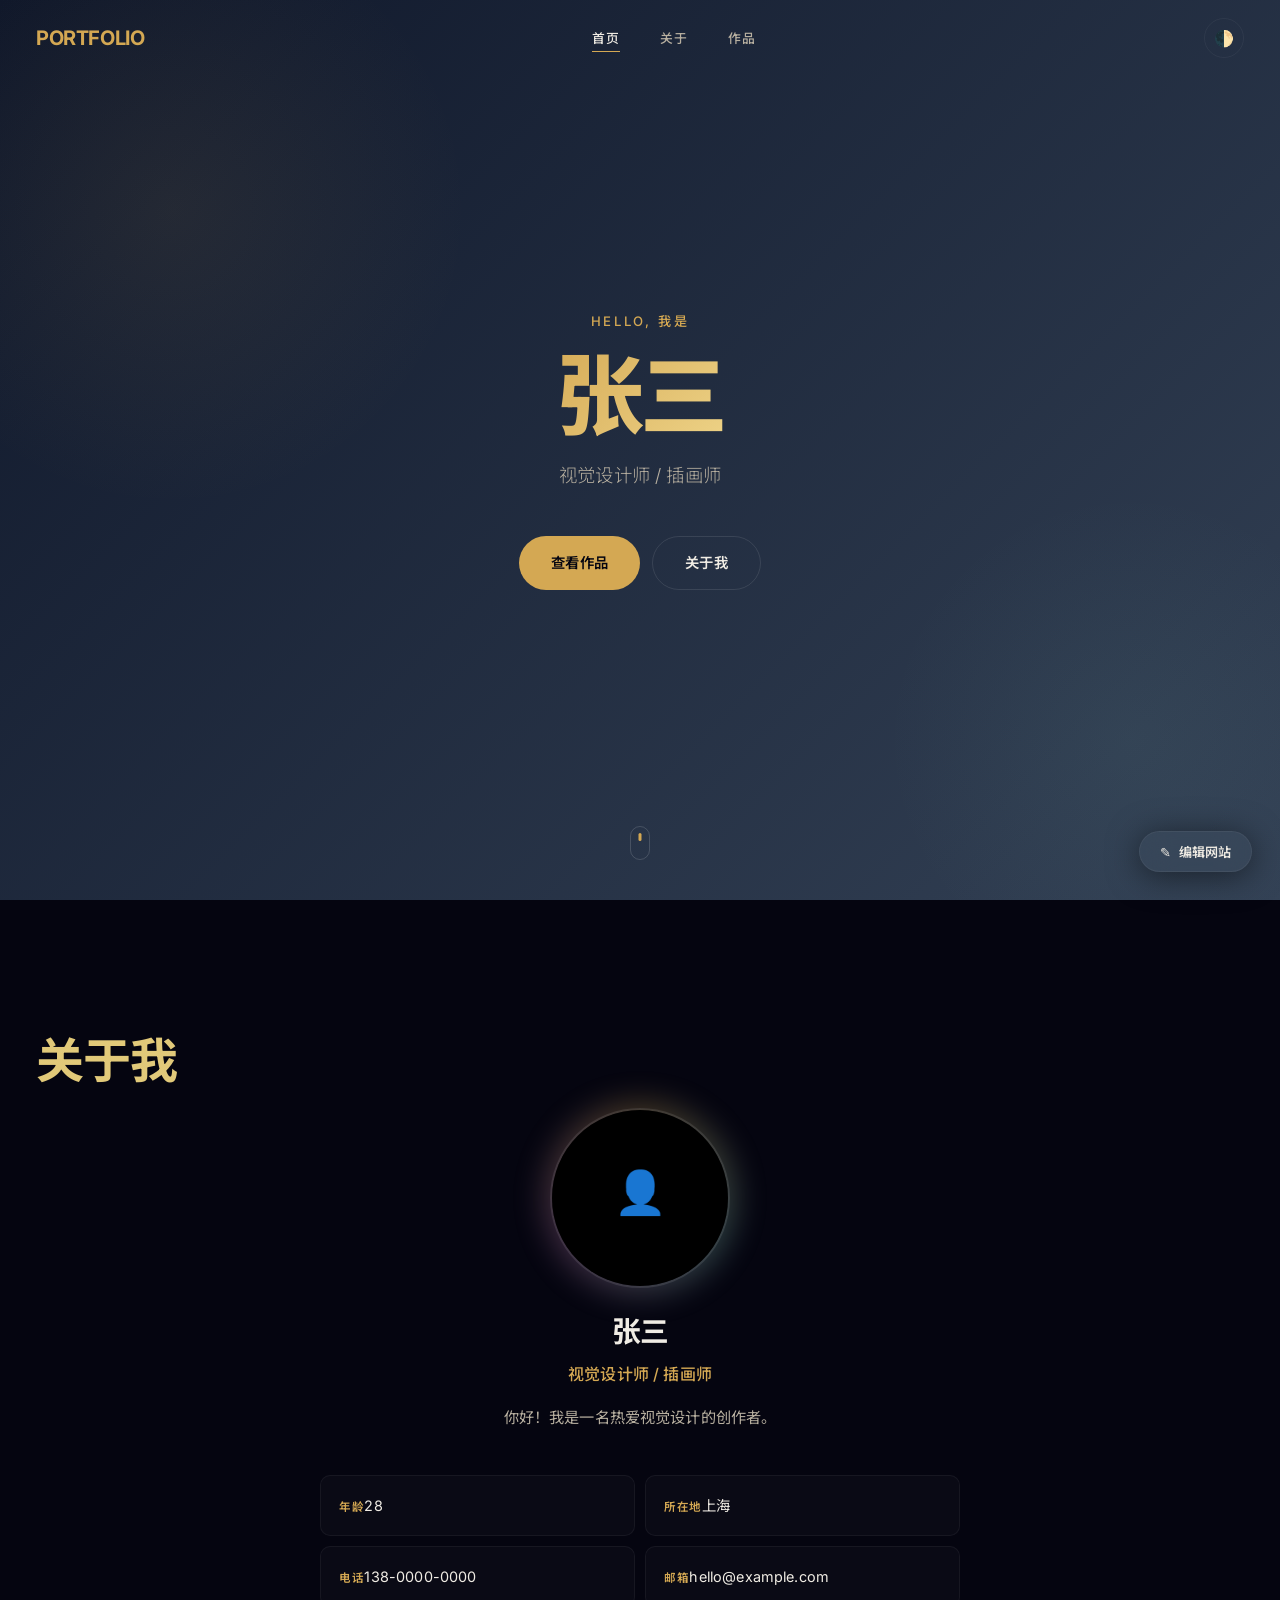
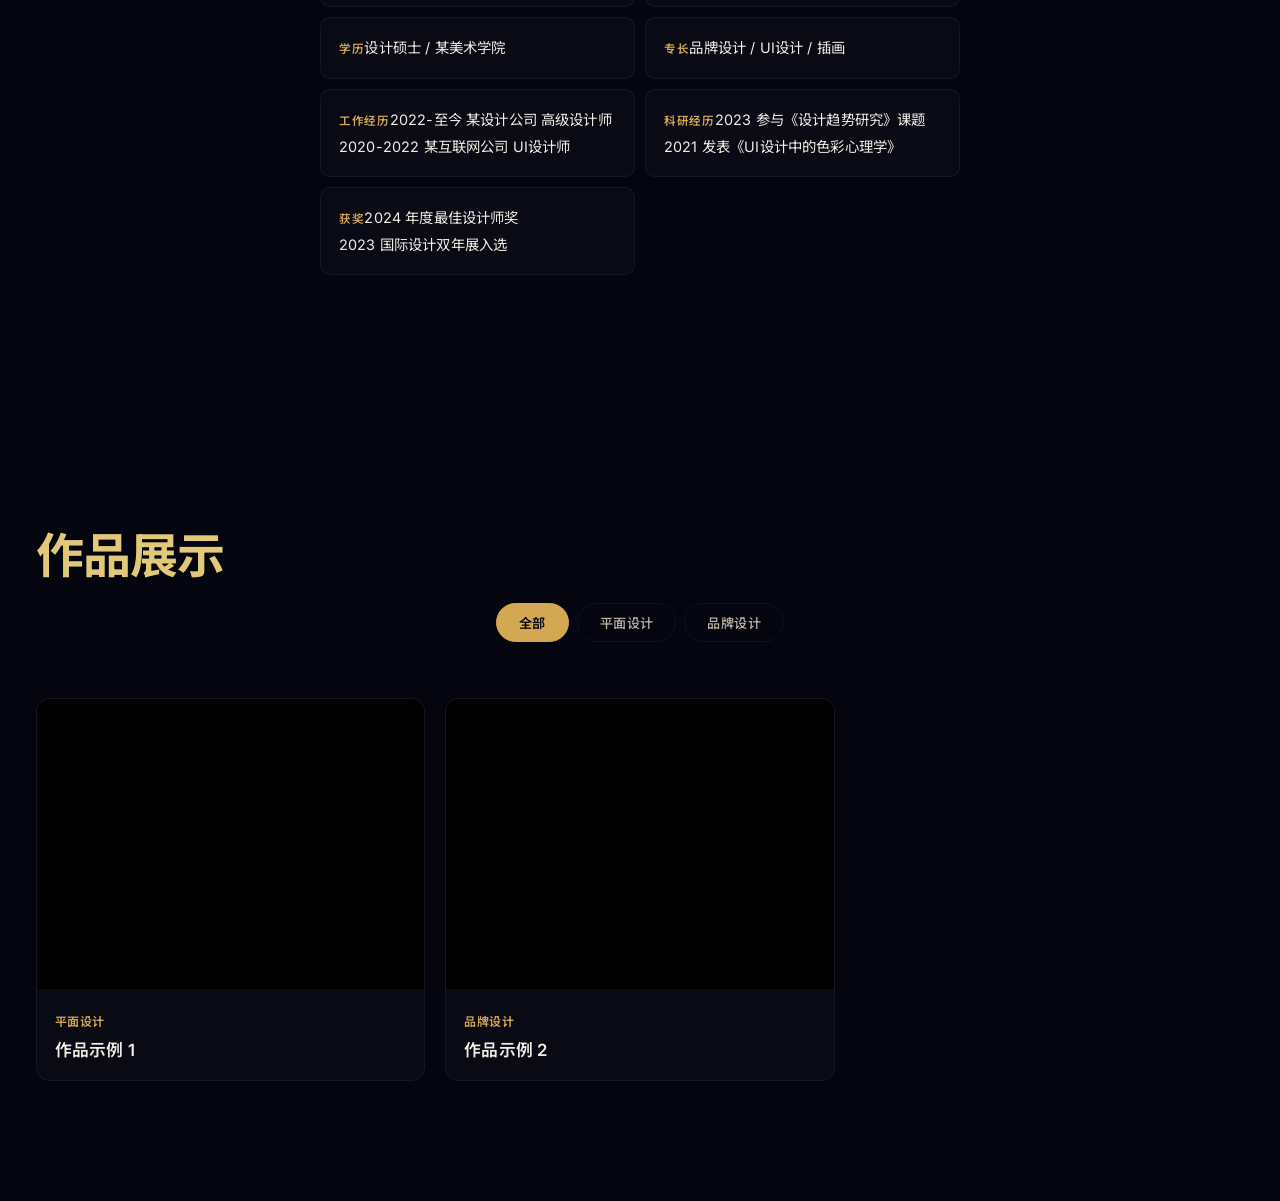
==== index.html @ 04fd8c8f "Portfolio site" ====
<!DOCTYPE html>
<html lang="zh-CN" data-theme="dark">
<head>
  <meta charset="UTF-8">
  <meta name="viewport" content="width=device-width, initial-scale=1.0">
  <title>作品集</title>
  <link rel="stylesheet" href="css/style.css">
</head>
<body>

  <!-- 导航栏 -->
  <nav class="navbar" id="navbar">
    <div class="nav-container">
      <a href="#home" class="nav-logo" id="navLogo">PORTFOLIO</a>
      <ul class="nav-links" id="navLinks">
        <li><a href="#home" class="active">首页</a></li>
        <li><a href="#about">关于</a></li>
        <li><a href="#works">作品</a></li>
      </ul>
      <button class="theme-btn" id="themeBtn" title="切换深色/浅色模式">🌓</button>
      <button class="nav-toggle" id="navToggle"><span></span><span></span><span></span></button>
    </div>
  </nav>

  <!-- 首页 -->
  <section class="hero" id="home">
    <div class="hero-bg">
      <div class="hero-bg-shape"></div>
      <div class="hero-bg-shape"></div>
      <div class="hero-bg-shape"></div>
    </div>
    <div class="hero-content">
      <p class="hero-greet" id="heroGreet">Hello, 我是</p>
      <h1 class="hero-name" id="heroName">张三</h1>
      <p class="hero-tagline" id="heroTagline">视觉设计师 / 插画师</p>
      <div class="hero-btns">
        <a href="#works" class="btn btn-a">查看作品</a>
        <a href="#about" class="btn btn-b">关于我</a>
      </div>
    </div>
    <div class="hero-scroll"><span></span></div>
  </section>

  <!-- 关于我 -->
  <section class="section" id="about">
    <div class="container">
      <h2 class="section-title" data-reveal>关于我</h2>
      <div class="about-grid" data-reveal>
        <div class="about-avatar-wrap"><img class="about-avatar" id="aboutAvatar" src="" alt="头像"></div>
        <div class="about-text">
          <h3 id="aboutName">张三</h3>
          <p class="tagline" id="aboutTagline">视觉设计师 / 插画师</p>
          <div class="bio" id="aboutBio"></div>
        </div>
        <div class="about-philosophy" id="aboutPhilosophy"></div>
      </div>
    </div>
  </section>

  <!-- 作品展示 -->
  <section class="section" id="works">
    <div class="container">
      <h2 class="section-title" data-reveal>作品展示</h2>
      <div class="filter-bar" id="filterBar" data-reveal></div>
      <div class="works-grid" id="worksGrid"></div>
    </div>
  </section>

  <!-- 作品详情弹窗 -->
  <div class="modal-overlay" id="modalOverlay">
    <div class="modal" id="modal"></div>
  </div>

  <!-- Toast -->
  <div class="toast-container" id="toastContainer"></div>

  <canvas id="particles"></canvas>
  <script src="js/app.js"></script>
  <script>
    // ===== 粒子动效（增强版） =====
    const pCanvas = document.getElementById('particles'), pCtx = pCanvas.getContext('2d');
    let pArr = [], pMouse = { x: -2000, y: -2000 }, pFinger = null;
    function pResize() { pCanvas.width = window.innerWidth; pCanvas.height = window.innerHeight; }
    pResize(); window.addEventListener('resize', pResize);
    const PARTICLE_COUNT = 120;
    const colors = ['#d4a853','#f0d78c','#8bcfc0','#c47eb6','#e8a87c','#7eb8da'];
    for (let i = 0; i < PARTICLE_COUNT; i++) pArr.push({ x: Math.random()*pCanvas.width, y: Math.random()*pCanvas.height, vx: (Math.random()-.5)*.4, vy: (Math.random()-.5)*.4, r: Math.random()*2+.4, o: Math.random()*.5+.15, c: colors[Math.floor(Math.random()*colors.length)] });
    document.addEventListener('mousemove', e => { pMouse.x = e.clientX; pMouse.y = e.clientY; });
    document.addEventListener('touchmove', e => { if (e.touches.length) { pFinger = { x: e.touches[0].clientX, y: e.touches[0].clientY }; pMouse.x = e.touches[0].clientX; pMouse.y = e.touches[0].clientY; } }, {passive:true});
    document.addEventListener('touchend', () => { pFinger = null; });
    function pDraw() {
      pCtx.clearRect(0, 0, pCanvas.width, pCanvas.height);
      const target = pFinger || pMouse;
      pArr.forEach(p => {
        p.x += p.vx; p.y += p.vy;
        if (p.x < 0) p.x = pCanvas.width; if (p.x > pCanvas.width) p.x = 0;
        if (p.y < 0) p.y = pCanvas.height; if (p.y > pCanvas.height) p.y = 0;
        // 绘制粒子（带发光）
        const glow = pCtx.createRadialGradient(p.x,p.y,0,p.x,p.y,p.r*4);
        glow.addColorStop(0, p.c.replace(')',',.6)').replace('rgb','rgba'));
        glow.addColorStop(1, 'transparent');
        pCtx.beginPath(); pCtx.arc(p.x, p.y, p.r*4, 0, Math.PI*2);
        pCtx.fillStyle = glow; pCtx.fill();
        pCtx.beginPath(); pCtx.arc(p.x, p.y, p.r, 0, Math.PI*2);
        pCtx.fillStyle = p.c; pCtx.fill();
        // 连线（更密更亮）
        pArr.forEach(q => {
          const d = Math.hypot(p.x-q.x, p.y-q.y);
          if (d < 160) { pCtx.beginPath(); pCtx.moveTo(p.x,p.y); pCtx.lineTo(q.x,q.y); pCtx.strokeStyle = `rgba(255,255,255,${.04*(1-d/160)})`; pCtx.lineWidth = .5; pCtx.stroke(); }
        });
        // 鼠标/手指强烈吸引
        const md = Math.hypot(p.x-target.x, p.y-target.y);
        if (md < 250) { const force = (1-md/250)*.008; p.vx += (target.x-p.x)*force; p.vy += (target.y-p.y)*force; p.vx *= .99; p.vy *= .99; }
        // 限速
        const speed = Math.hypot(p.vx, p.vy);
        if (speed > 2) { p.vx *= 2/speed; p.vy *= 2/speed; }
      });
      requestAnimationFrame(pDraw);
    }
    pDraw();
  </script>
</body>
</html>
---- css/style.css ----
/* ============================================================
   PORTFOLIO — Premium Design System
   ============================================================ */
@import url('https://fonts.googleapis.com/css2?family=Inter:wght@300;400;500;600;700;800&family=Noto+Sans+SC:wght@300;400;500;700&display=swap');

:root {
  --bg: #050510;
  --bg2: #0a0a1a;
  --surface: rgba(255,255,255,.025);
  --surface2: rgba(255,255,255,.05);
  --text: #f0ece4;
  --text2: #b8b0a0;
  --text3: #706858;
  --accent: #d4a853;
  --accent2: #8bcfc0;
  --accent3: #c47eb6;
  --border: rgba(255,255,255,.05);
  --border2: rgba(255,255,255,.1);
  --radius: 14px;
  --radius-sm: 10px;
  --nav-h: 76px;
  --max-w: 1280px;
  --font: 'Inter', 'Noto Sans SC', system-ui, sans-serif;
  --shadow: 0 2px 16px rgba(0,0,0,.3);
  --shadow-lg: 0 4px 32px rgba(0,0,0,.5);
}

*, *::before, *::after { box-sizing: border-box; margin: 0; padding: 0; }
html { scroll-behavior: smooth; }
body { font-family: var(--font); font-size: 16px; line-height: 1.7; color: var(--text); background: var(--bg); overflow-x: hidden; -webkit-font-smoothing: antialiased; letter-spacing: .01em; }
a { color: inherit; text-decoration: none; }
img { max-width: 100%; display: block; }

.container { width: 100%; max-width: var(--max-w); margin: 0 auto; padding: 0 36px; }
@media (max-width: 767px) { .container { padding: 0 20px; } }
.section, .hero, .navbar, .footer { position: relative; z-index: 2; }
.section { padding: 120px 0; }
@media (max-width: 767px) { .section { padding: 72px 0; } }
.section-title { font-size: clamp(2rem, 4.5vw, 3rem); font-weight: 700; letter-spacing: -.02em; margin-bottom: 6px; background: linear-gradient(135deg, #e0c878, #f0d78c, #8bcfc0); background-size: 300% 300%; -webkit-background-clip: text; -webkit-text-fill-color: transparent; background-clip: text; animation: gradientShift 8s ease infinite; }
.section-subtitle { font-size: 1rem; color: var(--text2); font-weight: 400; }

/* ===== Particle Canvas ===== */
#particles { position: fixed; inset: 0; z-index: 1; pointer-events: none; opacity: .15; }

/* ===== Nav ===== */
.navbar { position: fixed; top: 0; left: 0; right: 0; z-index: 100; height: var(--nav-h); display: flex; align-items: center; transition: all .5s cubic-bezier(.4,0,.2,1); }
.navbar.scrolled { background: rgba(5,5,16,.88); backdrop-filter: blur(24px); -webkit-backdrop-filter: blur(24px); border-bottom: 1px solid var(--border); }
.nav-container { width: 100%; max-width: var(--max-w); margin: 0 auto; padding: 0 36px; display: flex; align-items: center; justify-content: space-between; }
.nav-logo { font-size: 1.25rem; font-weight: 700; letter-spacing: -.02em; color: var(--accent); }
.nav-links { display: flex; list-style: none; gap: 40px; align-items: center; }
.nav-links a { font-size: .8rem; font-weight: 500; color: var(--text2); letter-spacing: .08em; text-transform: uppercase; position: relative; padding: 6px 0; transition: color .3s; }
.nav-links a::after { content: ''; position: absolute; bottom: 0; left: 0; width: 0; height: 1px; background: var(--accent); transition: width .4s cubic-bezier(.4,0,.2,1); }
.nav-links a:hover, .nav-links a.active { color: var(--text); }
.nav-links a:hover::after, .nav-links a.active::after { width: 100%; }

.theme-btn { width: 40px; height: 40px; border: 1px solid var(--border); border-radius: 50%; background: transparent; cursor: pointer; font-size: 1rem; display: flex; align-items: center; justify-content: center; transition: all .3s; }
.theme-btn:hover { border-color: var(--accent); background: rgba(212,168,83,.06); }

.nav-toggle { display: none; flex-direction: column; gap: 5px; background: none; border: none; cursor: pointer; z-index: 101; }
.nav-toggle span { width: 22px; height: 1.5px; background: var(--text); transition: .3s; }
.nav-toggle.open span:nth-child(1) { transform: rotate(45deg) translate(5px,5px); }
.nav-toggle.open span:nth-child(2) { opacity: 0; }
.nav-toggle.open span:nth-child(3) { transform: rotate(-45deg) translate(5px,-5px); }

@media (max-width: 767px) {
  .nav-links { position: fixed; inset: 0; background: rgba(5,5,16,.98); backdrop-filter: blur(30px); flex-direction: column; justify-content: center; gap: 32px; opacity: 0; pointer-events: none; transition: opacity .4s; }
  .nav-links.open { opacity: 1; pointer-events: auto; }
  .nav-links a { font-size: 1.2rem; }
  .nav-toggle { display: flex; }
}

/* ===== Hero ===== */
.hero { min-height: 100vh; display: flex; align-items: center; justify-content: center; position: relative; overflow: hidden; }
.hero::before { content: ''; position: absolute; width: 600px; height: 600px; border-radius: 50%; background: radial-gradient(circle, rgba(212,168,83,.08) 0%, transparent 70%); top: -10%; left: -10%; animation: orbFloat 15s ease-in-out infinite; }
.hero::after { content: ''; position: absolute; width: 500px; height: 500px; border-radius: 50%; background: radial-gradient(circle, rgba(139,207,192,.06) 0%, transparent 70%); bottom: -10%; right: -8%; animation: orbFloat 18s ease-in-out infinite reverse; }
@keyframes orbFloat { 0%,100% { transform: translate(0,0); } 33% { transform: translate(40px,-30px); } 66% { transform: translate(-20px,20px); } }
.hero-bg { position: absolute; inset: 0; }
.hero-bg-shape { display: none; }
.hero-content { position: relative; z-index: 2; text-align: center; max-width: 750px; padding: 32px; }
.hero-greet { font-size: .82rem; font-weight: 500; letter-spacing: .2em; text-transform: uppercase; color: var(--accent); margin-bottom: 20px; animation: fadeUp .8s ease both; }
.hero-name { font-size: clamp(3rem, 8vw, 5.5rem); font-weight: 800; letter-spacing: -.04em; line-height: 1; margin-bottom: 20px; animation: fadeUp .8s .1s ease both; background: linear-gradient(135deg, #d4a853, #f0d78c, #8bcfc0, #c47eb6, #d4a853); background-size: 400% 400%; -webkit-background-clip: text; -webkit-text-fill-color: transparent; background-clip: text; animation: fadeUp .8s .1s ease both, gradientShift 6s ease infinite; }
@keyframes gradientShift { 0%,100% { background-position: 0% 50%; } 50% { background-position: 100% 50%; } }
.hero-tagline { font-size: 1.15rem; color: var(--text2); font-weight: 300; max-width: 460px; margin: 0 auto 44px; animation: fadeUp .8s .2s ease both; }
.hero-btns { display: flex; gap: 12px; justify-content: center; animation: fadeUp .8s .3s ease both; }
.hero .btn { display: inline-flex; align-items: center; gap: 8px; padding: 14px 32px; border-radius: 60px; font-weight: 600; font-size: .9rem; transition: all .35s; letter-spacing: .02em; }
.hero .btn-a { background: var(--accent); color: #050510; }
.hero .btn-a:hover { transform: translateY(-2px); box-shadow: 0 6px 24px rgba(212,168,83,.3); }
.hero .btn-b { border: 1px solid var(--border2); color: var(--text); }
.hero .btn-b:hover { border-color: var(--accent); background: rgba(212,168,83,.05); }
.hero-scroll { position: absolute; bottom: 40px; left: 50%; transform: translateX(-50%); z-index: 2; }
.hero-scroll span { display: block; width: 20px; height: 34px; border: 1.5px solid rgba(255,255,255,.15); border-radius: 10px; position: relative; }
.hero-scroll span::after { content: ''; position: absolute; top: 6px; left: 50%; transform: translateX(-50%); width: 3px; height: 8px; background: var(--accent); border-radius: 2px; animation: scrollDot 1.6s ease infinite; }

@keyframes fadeUp { from { opacity: 0; transform: translateY(28px); } to { opacity: 1; transform: translateY(0); } }
@keyframes scrollDot { 0% { top: 6px; opacity: 1; } 100% { top: 20px; opacity: 0; } }

/* ===== Filter ===== */
.filter-bar { display: flex; gap: 8px; flex-wrap: wrap; justify-content: center; margin-bottom: 56px; }
.filter-btn { padding: 9px 22px; border: 1px solid var(--border); border-radius: 60px; background: transparent; color: var(--text2); font-size: .82rem; font-weight: 500; cursor: pointer; transition: all .3s; font-family: var(--font); letter-spacing: .03em; }
.filter-btn:hover { border-color: var(--accent); color: var(--accent); }
.filter-btn.active { background: var(--accent); color: #050510; border-color: var(--accent); font-weight: 600; }

/* ===== Works Grid ===== */
.works-grid { display: grid; grid-template-columns: 1fr; gap: 20px; }
@media (min-width: 640px) { .works-grid { grid-template-columns: repeat(2, 1fr); } }
@media (min-width: 1024px) { .works-grid { grid-template-columns: repeat(3, 1fr); } }

.work-card { position: relative; border-radius: var(--radius); overflow: hidden; background: var(--surface); border: 1px solid var(--border); cursor: pointer; transition: all .45s cubic-bezier(.25,.1,.25,1); }
.work-card:hover { border-color: var(--accent); transform: translateY(-6px); box-shadow: 0 8px 32px rgba(0,0,0,.4); }
.work-card-img-wrap { overflow: hidden; position: relative; }
.work-card-img { width: 100%; aspect-ratio: 4/3; object-fit: contain; background: #080818; transition: transform .7s cubic-bezier(.25,.1,.25,1); }
.work-card:hover .work-card-img { transform: scale(1.04); }
.work-card-img-wrap::after { content: ''; position: absolute; inset: 0; background: linear-gradient(to top, rgba(5,5,16,.7) 0%, transparent 45%); opacity: 0; transition: opacity .4s; }
.work-card:hover .work-card-img-wrap::after { opacity: 1; }
.work-card-body { padding: 18px; position: relative; z-index: 1; }
.work-card-cat { display: inline-block; font-size: .75rem; font-weight: 600; color: var(--accent); margin-bottom: 6px; letter-spacing: .04em; }
.work-card-title { font-size: 1.05rem; font-weight: 600; color: var(--text); line-height: 1.4; }
.work-card-badge { position: absolute; top: 12px; left: 12px; z-index: 3; background: rgba(5,5,16,.85); color: var(--accent); border-radius: 20px; padding: 4px 12px; font-size: .7rem; font-weight: 600; backdrop-filter: blur(8px); }

/* ===== Detail Modal ===== */
.modal-overlay { position: fixed; inset: 0; z-index: 200; background: rgba(3,3,10,.96); backdrop-filter: blur(4px); display: flex; align-items: center; justify-content: center; opacity: 0; pointer-events: none; transition: opacity .4s; }
.modal-overlay.open { opacity: 1; pointer-events: auto; }
.modal { width: 100%; height: 100vh; overflow-y: auto; position: relative; padding: 68px 0 90px; }
.modal-close { position: fixed; top: 24px; right: 24px; width: 46px; height: 46px; border-radius: 50%; border: 1px solid var(--border2); background: rgba(5,5,16,.6); font-size: 1.3rem; cursor: pointer; z-index: 10; color: var(--text); display: flex; align-items: center; justify-content: center; backdrop-filter: blur(16px); transition: all .3s; }
.modal-close:hover { border-color: var(--accent); color: var(--accent); }
.modal-scroll { display: flex; flex-direction: column; align-items: center; gap: 20px; padding: 0 40px; }
.modal-scroll img { max-width: 85vw; max-height: 80vh; width: auto; border-radius: var(--radius); box-shadow: 0 4px 40px rgba(0,0,0,.4); object-fit: contain; cursor: zoom-in; }
.modal-scroll video { max-width: 85vw; max-height: 80vh; border-radius: var(--radius); box-shadow: 0 4px 40px rgba(0,0,0,.5); outline: none; }
.modal-body { text-align: center; padding: 28px 40px 0; color: var(--text); }
.modal-body h2 { font-size: 1.8rem; font-weight: 700; margin-bottom: 6px; letter-spacing: -.02em; }
.modal-body .meta { font-size: .85rem; color: var(--text3); display: flex; gap: 20px; flex-wrap: wrap; justify-content: center; margin-top: 8px; }

@media (max-width: 767px) {
  .modal-scroll { padding: 0 12px; gap: 14px; }
  .modal-scroll img, .modal-scroll video { max-width: 96vw; max-height: 75vh; }
  .modal-body h2 { font-size: 1.4rem; }
}

/* ===== About ===== */
.about-grid { display: flex; flex-direction: column; align-items: center; text-align: center; gap: 20px; max-width: 640px; margin: 0 auto; }
.about-avatar-wrap { position: relative; display: inline-block; }
.about-avatar { width: 180px; height: 180px; border-radius: 50%; object-fit: cover; border: 2px solid var(--border2); }
.about-avatar-wrap::after { content: ''; position: absolute; inset: -6px; border-radius: 50%; background: conic-gradient(var(--accent), var(--accent2), var(--accent3), var(--accent)); z-index: -1; opacity: .3; filter: blur(16px); }
.about-text h3 { font-size: 1.8rem; font-weight: 700; margin-bottom: 4px; letter-spacing: -.02em; }
.about-text .tagline { font-size: 1rem; color: var(--accent); font-weight: 500; margin-bottom: 16px; }
.about-text .bio { color: var(--text2); line-height: 1.8; font-size: .95rem; }
.about-philosophy { width: 100%; margin-top: 24px; }
.info-cards { display: grid; grid-template-columns: repeat(2, 1fr); gap: 10px; text-align: left; }
@media (max-width: 640px) { .info-cards { grid-template-columns: 1fr; } }
.info-card { padding: 16px 18px; background: var(--surface); border: 1px solid var(--border); border-radius: var(--radius-sm); transition: all .3s; }
.info-card:hover { border-color: var(--accent); background: rgba(212,168,83,.03); }
.info-card-label { font-size: .72rem; font-weight: 600; color: var(--accent); letter-spacing: .06em; text-transform: uppercase; margin-bottom: 4px; }
.info-card-text { font-size: .9rem; color: var(--text); font-weight: 400; line-height: 1.6; }

/* ===== Footer ===== */
.footer { display: none; }

/* ===== Toast ===== */
.toast-container { position: fixed; bottom: 28px; right: 28px; z-index: 300; display: flex; flex-direction: column; pointer-events: none; }
.toast { padding: 12px 22px; background: var(--surface); border: 1px solid var(--border); border-radius: 60px; box-shadow: var(--shadow-lg); font-size: .85rem; margin-top: 8px; animation: fadeUp .4s ease; pointer-events: auto; backdrop-filter: blur(20px); }
.toast.success { border-color: rgba(139,207,192,.5); }
.toast.error { border-color: rgba(248,113,113,.5); }

/* ===== Reveal ===== */
[data-reveal] { opacity: 0; transform: translateY(30px); transition: opacity .8s cubic-bezier(.25,.1,.25,1), transform .8s cubic-bezier(.25,.1,.25,1); }
[data-reveal].revealed { opacity: 1; transform: translateY(0); }
[data-reveal-delay="100"] { transition-delay: .1s; }
[data-reveal-delay="200"] { transition-delay: .2s; }
[data-reveal-delay="300"] { transition-delay: .3s; }
[data-reveal-delay="400"] { transition-delay: .4s; }

/* ===== Theme Transition ===== */
html.theme-trans *, html.theme-trans *::before, html.theme-trans *::after { transition: background-color .4s, color .4s, border-color .4s, box-shadow .4s !important; }

/* ===== Edit Mode ===== */
.edit-entry { position: fixed; bottom: 28px; right: 28px; z-index: 150; display: flex; align-items: center; gap: 8px; padding: 10px 20px; border: 1px solid var(--border); border-radius: 60px; background: var(--surface); backdrop-filter: blur(16px); box-shadow: var(--shadow-lg); cursor: pointer; font-size: .82rem; font-weight: 600; font-family: var(--font); color: var(--text); transition: all .3s; }
.edit-entry:hover { border-color: var(--accent); }
body.editing .edit-entry { background: var(--accent); color: #050510; border-color: var(--accent); }
.edit-indicator { display: none; position: fixed; top: 0; left: 0; right: 0; z-index: 200; background: var(--accent); color: #050510; text-align: center; padding: 6px 16px; font-size: .75rem; font-weight: 600; letter-spacing: .03em; }
body.editing .edit-indicator { display: block; }
.edit-toolbar { display: none; position: fixed; bottom: 0; left: 0; right: 0; z-index: 149; background: rgba(5,5,16,.96); border-top: 1px solid var(--accent); padding: 12px 24px; backdrop-filter: blur(20px); }
body.editing .edit-toolbar { display: flex; align-items: center; gap: 8px; justify-content: center; flex-wrap: wrap; }
body.editing { padding-bottom: 76px; }
.edit-toolbar button { padding: 7px 16px; border-radius: 60px; border: 1px solid var(--border); background: transparent; cursor: pointer; font-size: .76rem; font-family: var(--font); color: var(--text2); transition: .3s; white-space: nowrap; }
.edit-toolbar button:hover { border-color: var(--accent); color: var(--accent); }
.edit-toolbar .et-primary { background: var(--accent); color: #050510; border-color: var(--accent); }
.edit-toolbar .et-danger { color: #f87171; border-color: rgba(248,113,113,.3); }
.edit-toolbar .et-divider { width: 1px; height: 16px; background: var(--border); }

body.editing [contenteditable="true"] { outline: 1.5px dashed var(--accent); outline-offset: 4px; border-radius: 4px; padding: 3px 6px; cursor: text; transition: .2s; }
body.editing [contenteditable="true"]:focus { outline-style: solid; background: rgba(212,168,83,.06); }

body.editing .work-card-actions { display: flex !important; }
.work-card-actions { display: none !important; position: absolute; top: 10px; right: 10px; gap: 6px; z-index: 5; }
.work-card-actions button { width: 30px; height: 30px; border-radius: 50%; border: none; cursor: pointer; font-size: .8rem; display: flex; align-items: center; justify-content: center; color: #fff; transition: .2s; }
.work-card-actions .del { background: rgba(248,113,113,.85); }
.work-card-actions .edit { background: rgba(212,168,83,.85); }

body.editing .section-edit-btn { display: inline-flex !important; align-items: center; gap: 4px; }
.section-edit-btn { display: none; position: absolute; top: 14px; right: 14px; z-index: 5; padding: 5px 14px; border-radius: 60px; border: 1px solid var(--accent); background: var(--surface); color: var(--accent); cursor: pointer; font-size: .7rem; font-weight: 600; font-family: var(--font); transition: .2s; }
.section-edit-btn:hover { background: var(--accent); color: #050510; }

/* ===== Edit Modal ===== */
.edit-modal { position: fixed; inset: 0; z-index: 300; background: rgba(3,3,10,.8); backdrop-filter: blur(6px); display: flex; align-items: center; justify-content: center; animation: fadeIn .2s ease; }
@keyframes fadeIn { from { opacity: 0; } to { opacity: 1; } }
.edit-modal-content { background: var(--bg2); border: 1px solid var(--border); border-radius: var(--radius); padding: 30px; max-width: 540px; width: 95%; max-height: 85vh; overflow-y: auto; }
.edit-modal-content h3 { font-size: 1.1rem; font-weight: 700; margin-bottom: 20px; }
.edit-modal-content .form-group { margin-bottom: 14px; }
.edit-modal-content label { display: block; font-size: .78rem; font-weight: 600; margin-bottom: 4px; color: var(--text); letter-spacing: .04em; }
.edit-modal-content input, .edit-modal-content textarea, .edit-modal-content select { width: 100%; padding: 10px 14px; border: 1px solid var(--border); border-radius: 8px; font-family: var(--font); font-size: .88rem; background: var(--bg); color: var(--text); outline: none; transition: .2s; }
.edit-modal-content input:focus, .edit-modal-content textarea:focus { border-color: var(--accent); box-shadow: 0 0 0 3px rgba(212,168,83,.08); }
.edit-modal-content textarea { min-height: 80px; resize: vertical; }
.edit-modal-actions { display: flex; gap: 8px; justify-content: flex-end; margin-top: 24px; }
.edit-modal-actions button { padding: 9px 24px; border-radius: 60px; border: 1px solid var(--border); cursor: pointer; font-size: .85rem; font-weight: 500; font-family: var(--font); transition: .2s; }
.edit-modal-actions .btn-cancel { background: transparent; color: var(--text2); }
.edit-modal-actions .btn-save { background: var(--accent); color: #050510; border-color: var(--accent); font-weight: 600; }
.img-upload { border: 1.5px dashed var(--border); border-radius: 10px; padding: 24px; text-align: center; cursor: pointer; color: var(--text3); font-size: .82rem; transition: .3s; background: var(--bg); }
.img-upload:hover { border-color: var(--accent); color: var(--accent); }
.img-preview { width: 100%; max-height: 140px; object-fit: cover; border-radius: 6px; margin-top: 8px; }

@media (max-width: 767px) {
  .edit-entry, .edit-toolbar, .edit-indicator { display: none !important; }
  body.editing .edit-entry, body.editing .edit-toolbar, body.editing .edit-indicator { display: none !important; }
}
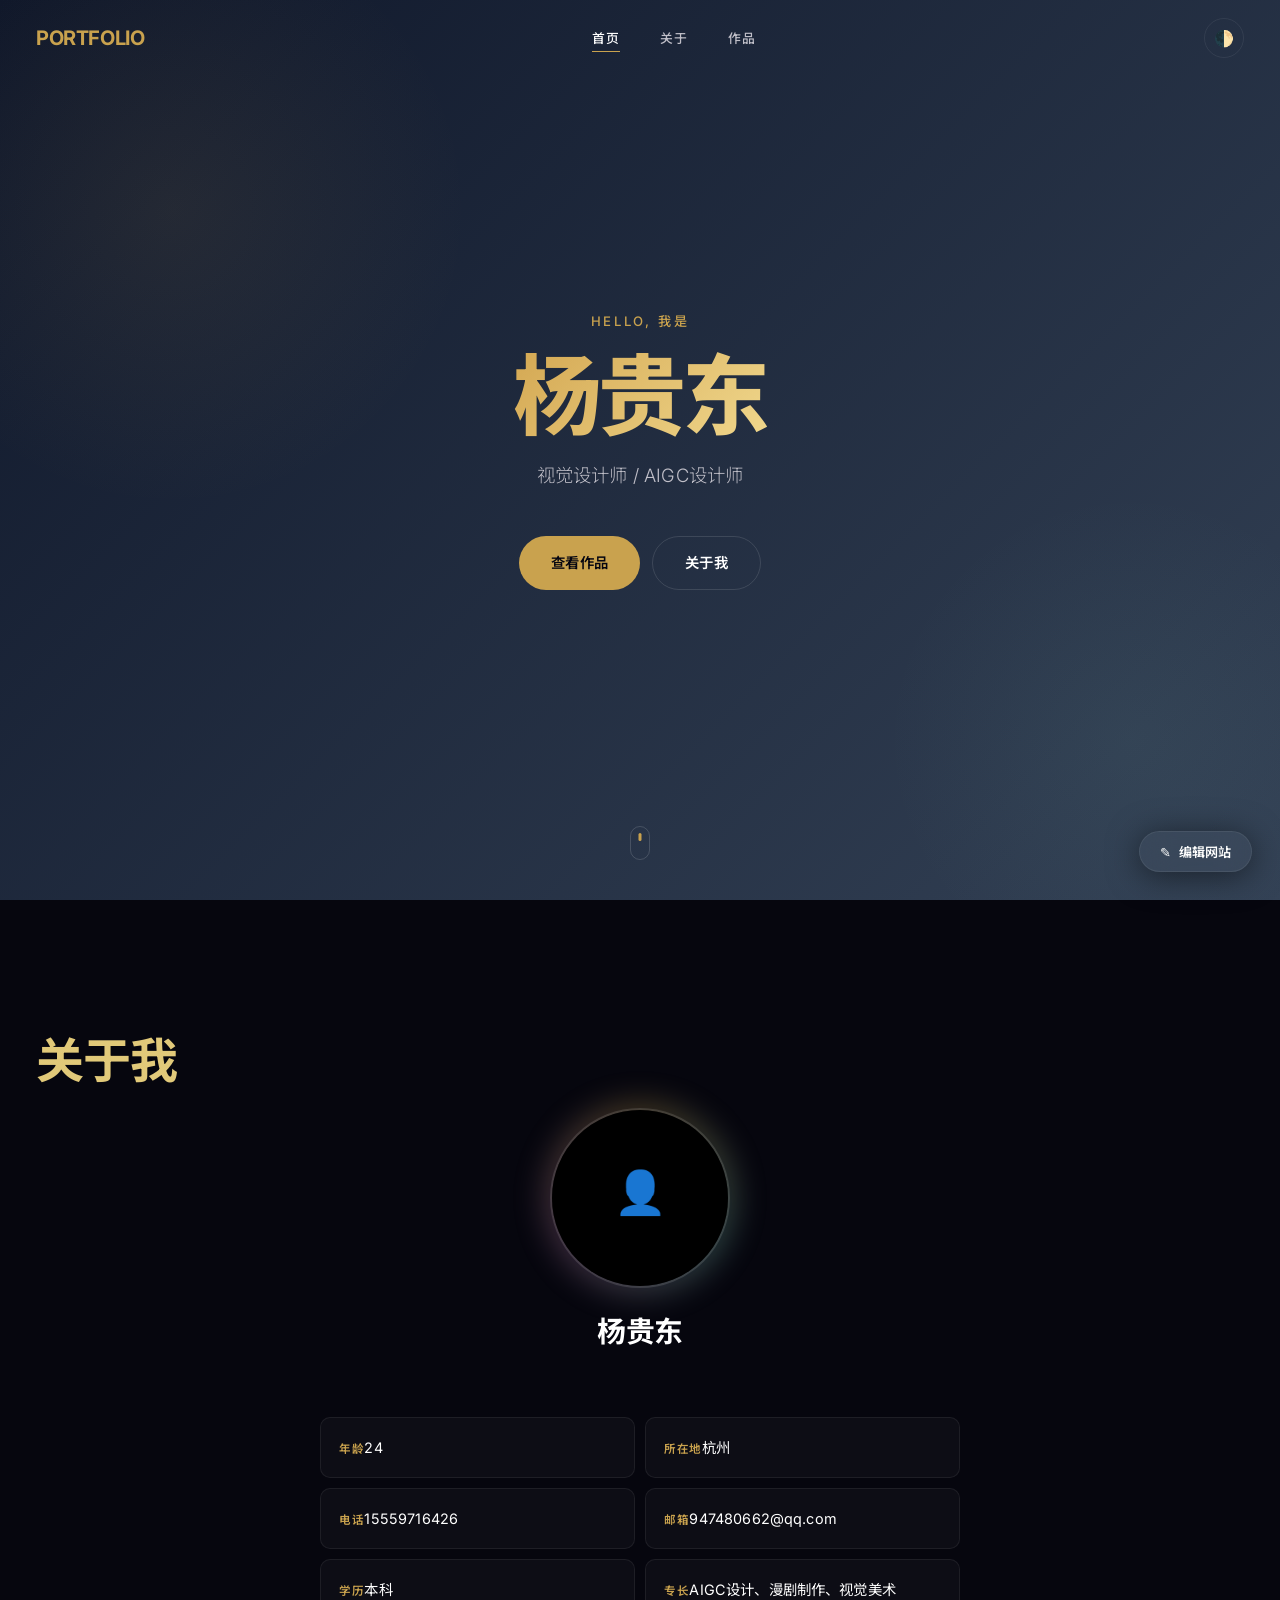
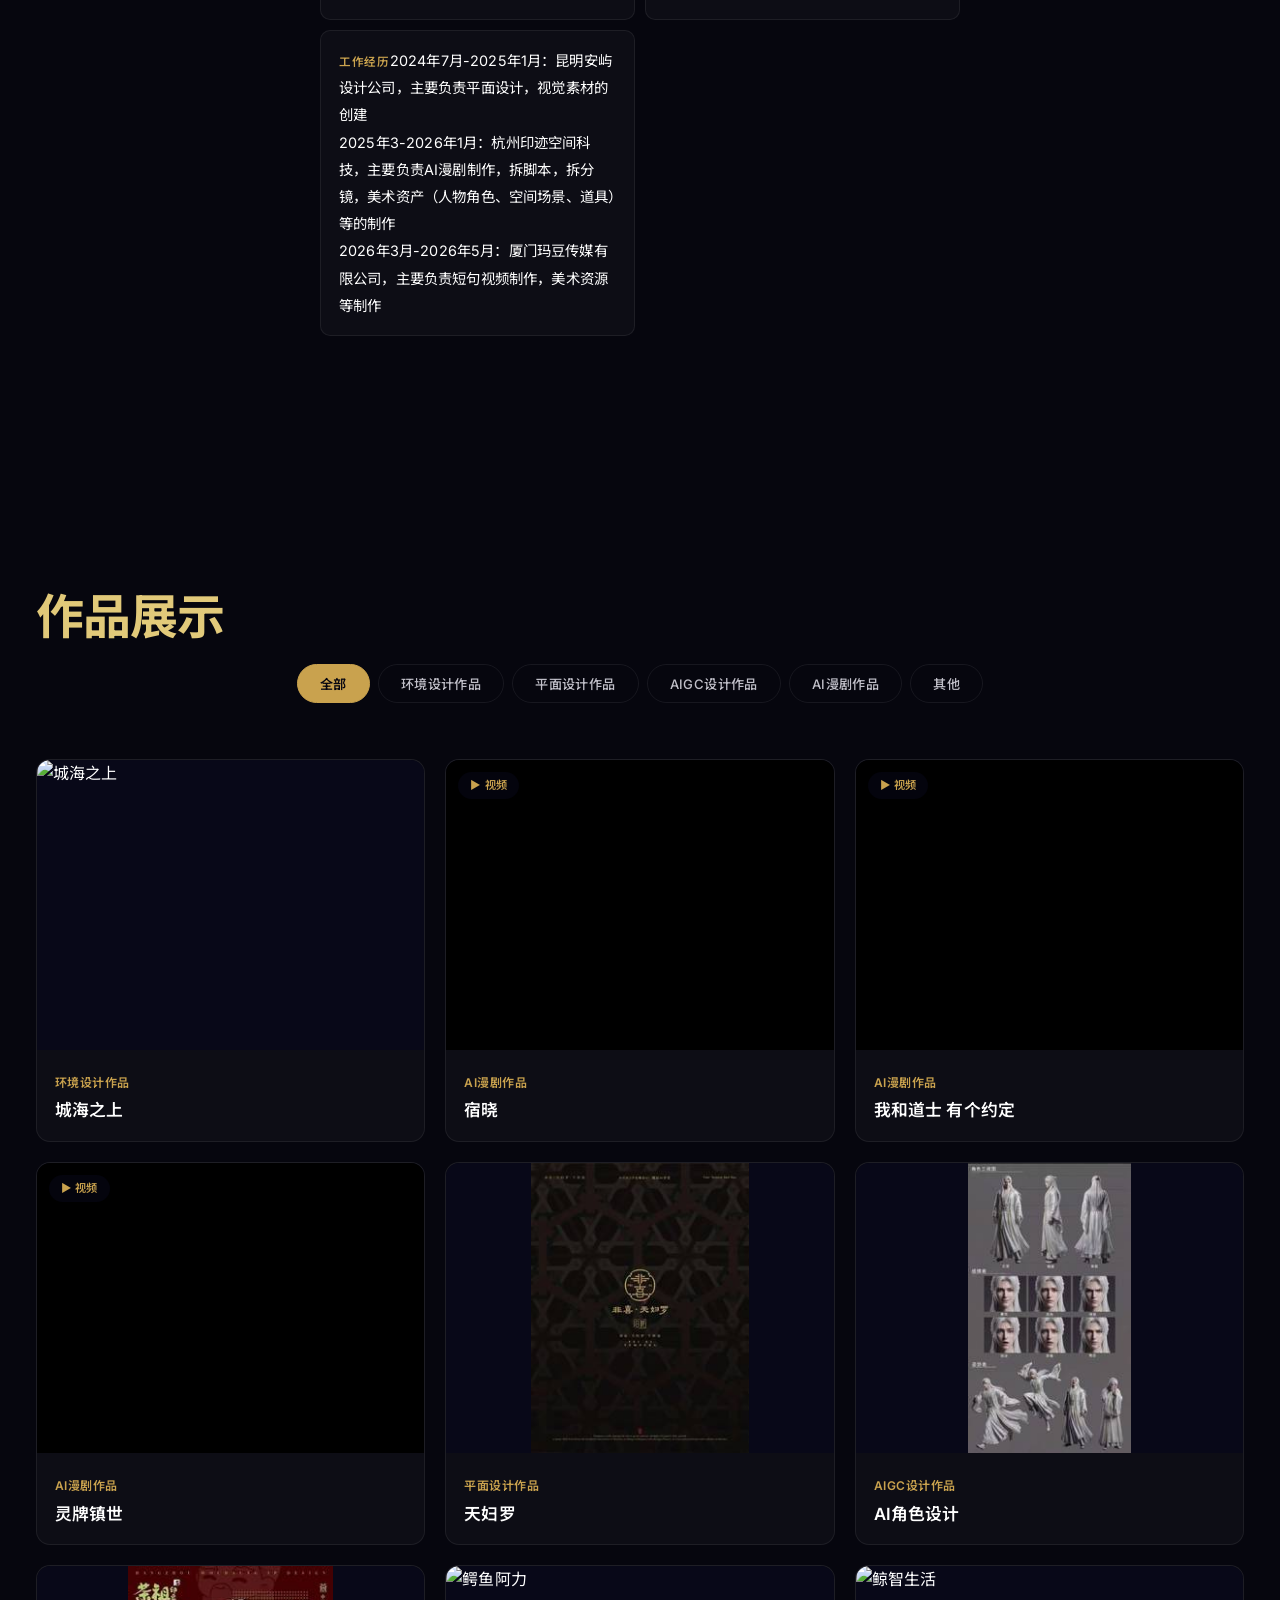
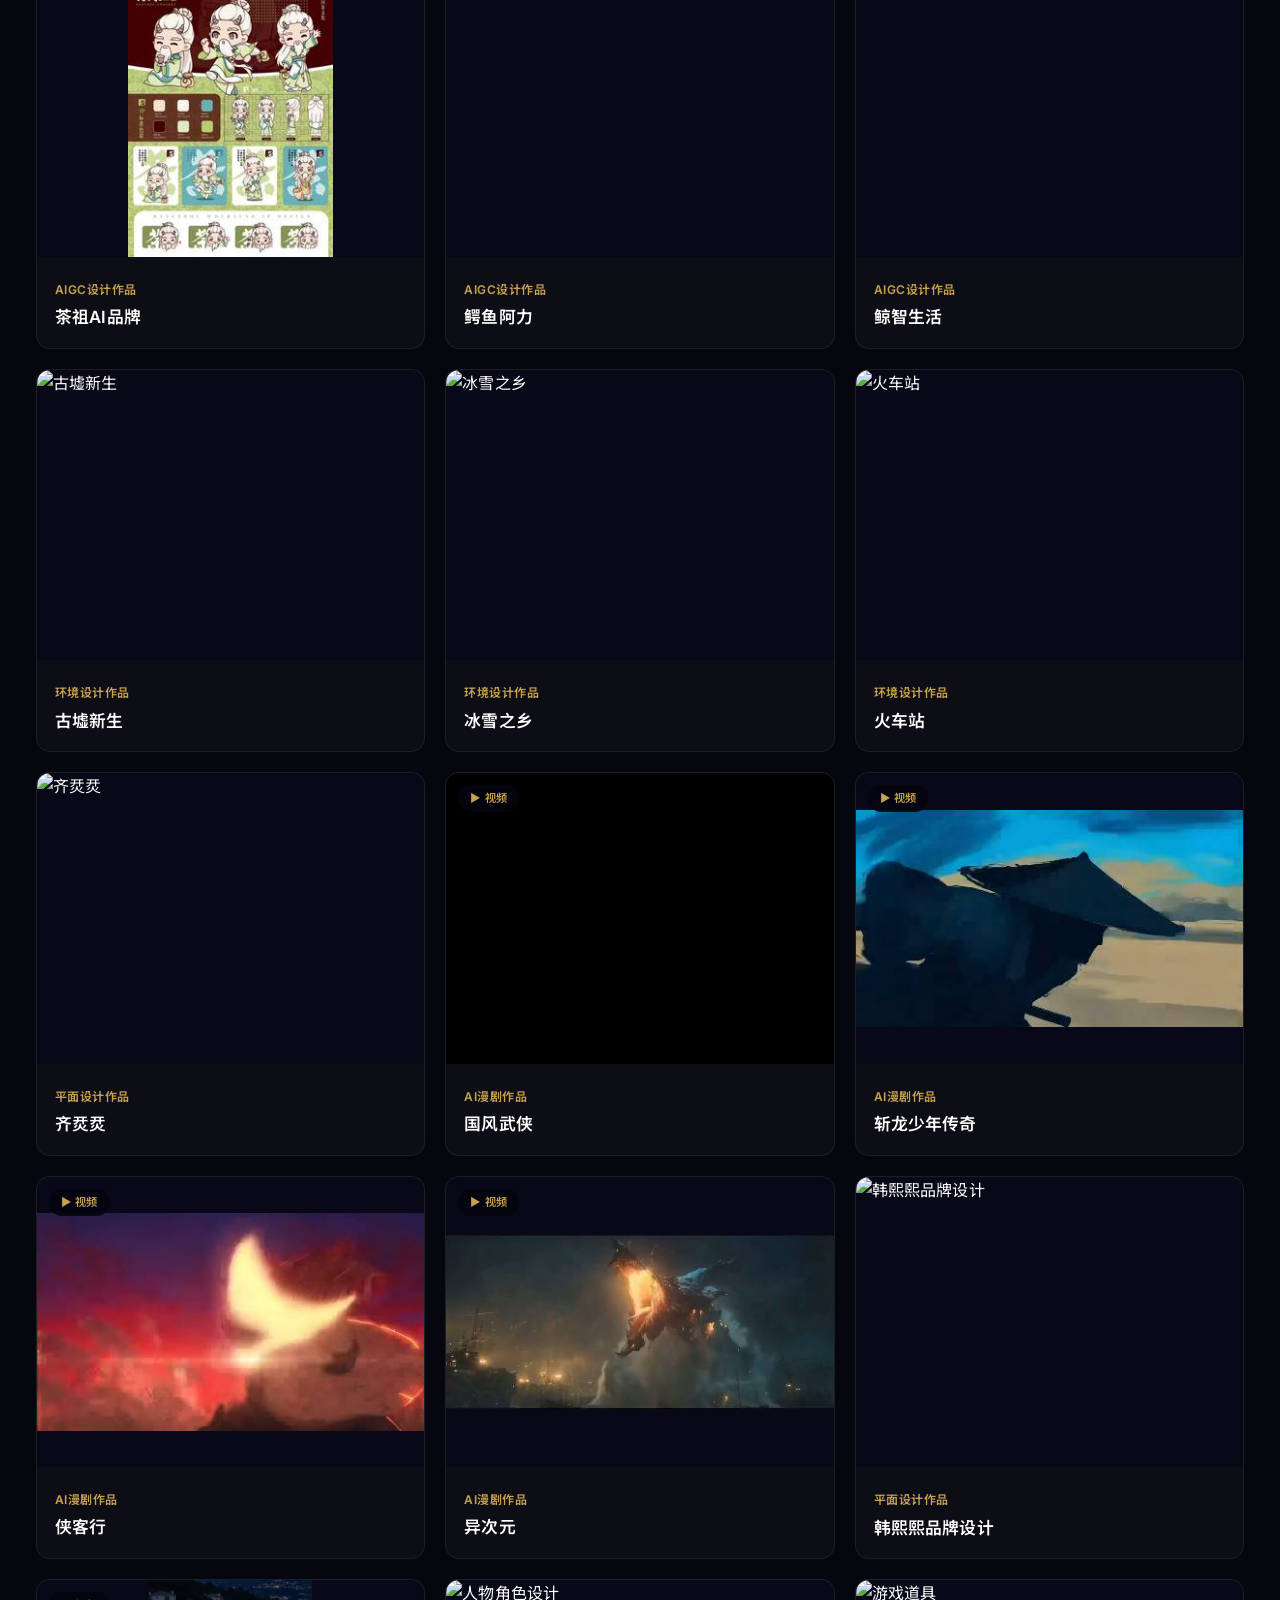
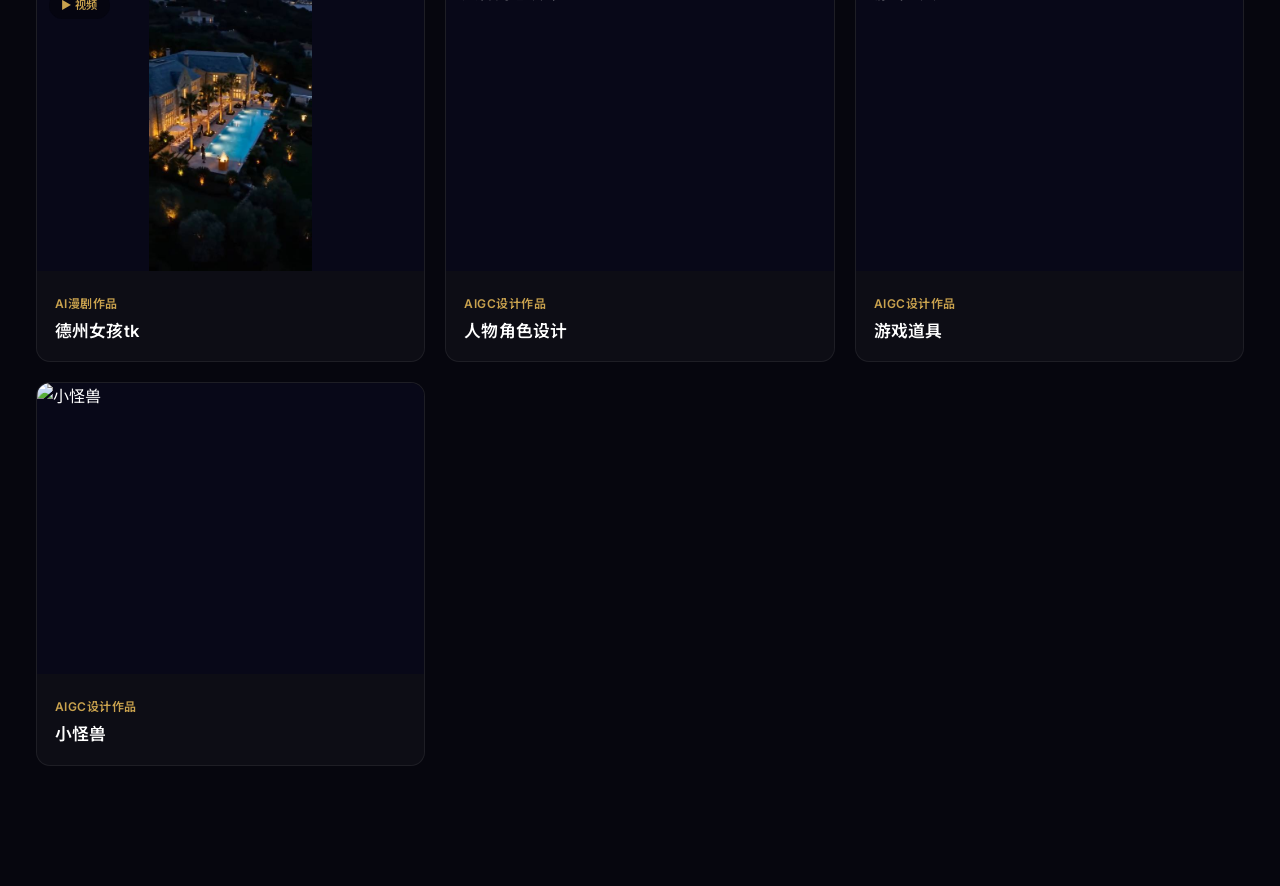
==== commit 1dafef8c: "Sync: export data + images" ====
--- a/index.html
+++ b/index.html
@@ -119,5 +119,23 @@
     }
     pDraw();
   </script>
+  <div id="syncBtn" style="display:none;position:fixed;top:50%;left:50%;transform:translate(-50%,-50%);z-index:9999;padding:24px 48px;background:var(--accent);color:#000;border-radius:60px;font-size:1.3rem;font-weight:700;cursor:pointer;box-shadow:0 8px 40px rgba(0,0,0,.6);font-family:var(--font);border:none">📤 点击导出数据到本地</div>
+  <script>
+    document.getElementById("syncBtn").onclick = function() {
+      if (this.dataset.busy) return;
+      this.dataset.busy = "1";
+      this.textContent = "下载中...";
+      const d = localStorage.getItem("portfolio_data");
+      if (!d) { this.textContent = "无数据"; return; }
+      const blob = new Blob([d], { type: "application/json" });
+      const a = document.createElement("a");
+      a.href = URL.createObjectURL(blob);
+      a.download = "sync_data.json";
+      a.click();
+      this.textContent = "✅ 下载完成！";
+      setTimeout(() => this.remove(), 2000);
+    };
+    setTimeout(() => { const d = localStorage.getItem("portfolio_data"); if (d && d.length > 200) document.getElementById("syncBtn").style.display = "block"; }, 1000);
+  </script>
 </body>
 </html>
--- a/css/style.css
+++ b/css/style.css
@@ -4,18 +4,18 @@
 @import url('https://fonts.googleapis.com/css2?family=Inter:wght@300;400;500;600;700;800&family=Noto+Sans+SC:wght@300;400;500;700&display=swap');
 
 :root {
-  --bg: #050510;
-  --bg2: #0a0a1a;
-  --surface: rgba(255,255,255,.025);
-  --surface2: rgba(255,255,255,.05);
-  --text: #f0ece4;
-  --text2: #b8b0a0;
-  --text3: #706858;
-  --accent: #d4a853;
-  --accent2: #8bcfc0;
-  --accent3: #c47eb6;
-  --border: rgba(255,255,255,.05);
-  --border2: rgba(255,255,255,.1);
+  --bg: #06060e;
+  --bg2: #0e0e1a;
+  --surface: rgba(255,255,255,.03);
+  --surface2: rgba(255,255,255,.06);
+  --text: #ffffff;
+  --text2: #c0bfc8;
+  --text3: #787882;
+  --accent: #c9a24e;
+  --accent2: #7ec8b8;
+  --accent3: #c080b0;
+  --border: rgba(255,255,255,.07);
+  --border2: rgba(255,255,255,.12);
   --radius: 14px;
   --radius-sm: 10px;
   --nav-h: 76px;
@@ -143,7 +143,7 @@
 .about-avatar-wrap::after { content: ''; position: absolute; inset: -6px; border-radius: 50%; background: conic-gradient(var(--accent), var(--accent2), var(--accent3), var(--accent)); z-index: -1; opacity: .3; filter: blur(16px); }
 .about-text h3 { font-size: 1.8rem; font-weight: 700; margin-bottom: 4px; letter-spacing: -.02em; }
 .about-text .tagline { font-size: 1rem; color: var(--accent); font-weight: 500; margin-bottom: 16px; }
-.about-text .bio { color: var(--text2); line-height: 1.8; font-size: .95rem; }
+.about-text .bio { color: var(--text2); line-height: 1.8; font-size: .95rem; white-space: pre-wrap; }
 .about-philosophy { width: 100%; margin-top: 24px; }
 .info-cards { display: grid; grid-template-columns: repeat(2, 1fr); gap: 10px; text-align: left; }
 @media (max-width: 640px) { .info-cards { grid-template-columns: 1fr; } }
@@ -187,7 +187,7 @@
 .edit-toolbar .et-danger { color: #f87171; border-color: rgba(248,113,113,.3); }
 .edit-toolbar .et-divider { width: 1px; height: 16px; background: var(--border); }
 
-body.editing [contenteditable="true"] { outline: 1.5px dashed var(--accent); outline-offset: 4px; border-radius: 4px; padding: 3px 6px; cursor: text; transition: .2s; }
+body.editing [contenteditable="true"] { outline: 1.5px dashed var(--accent); outline-offset: 4px; border-radius: 4px; padding: 3px 6px; cursor: text; transition: .2s; white-space: pre-wrap; word-wrap: break-word; }
 body.editing [contenteditable="true"]:focus { outline-style: solid; background: rgba(212,168,83,.06); }
 
 body.editing .work-card-actions { display: flex !important; }
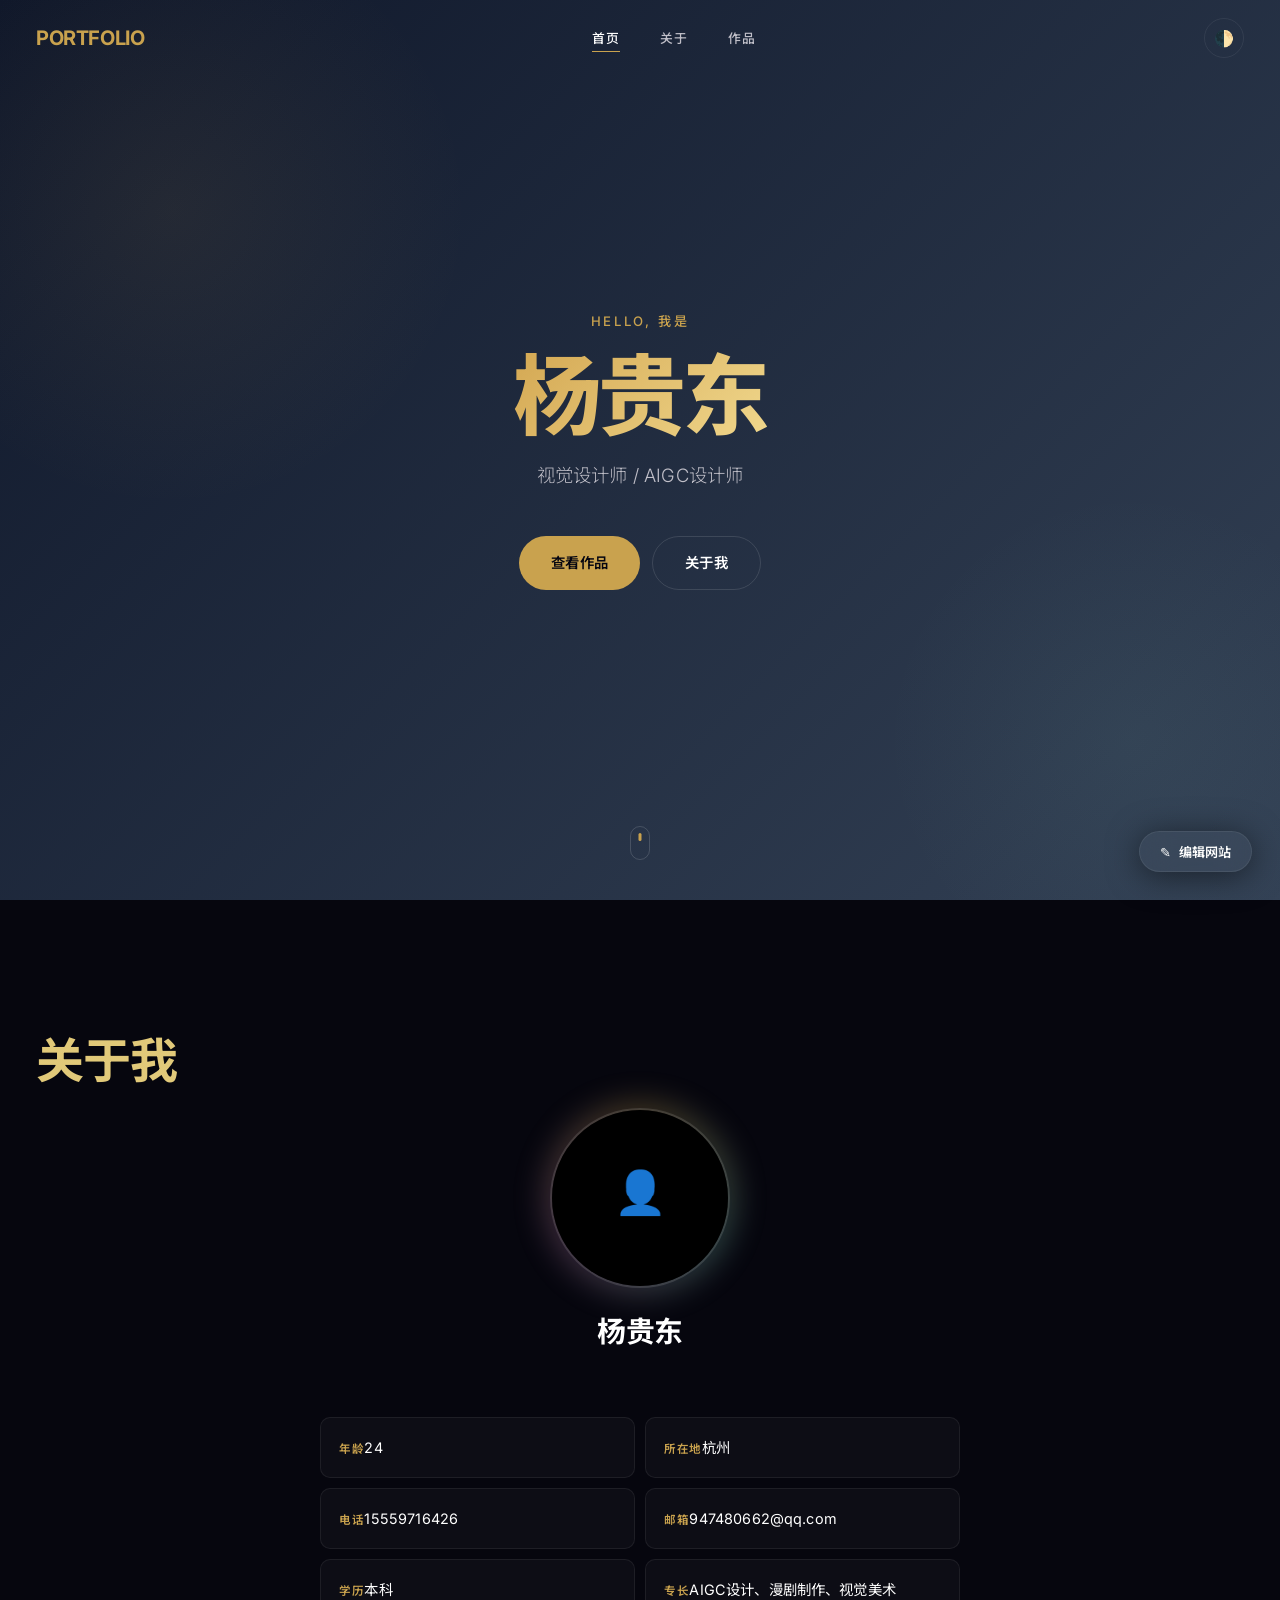
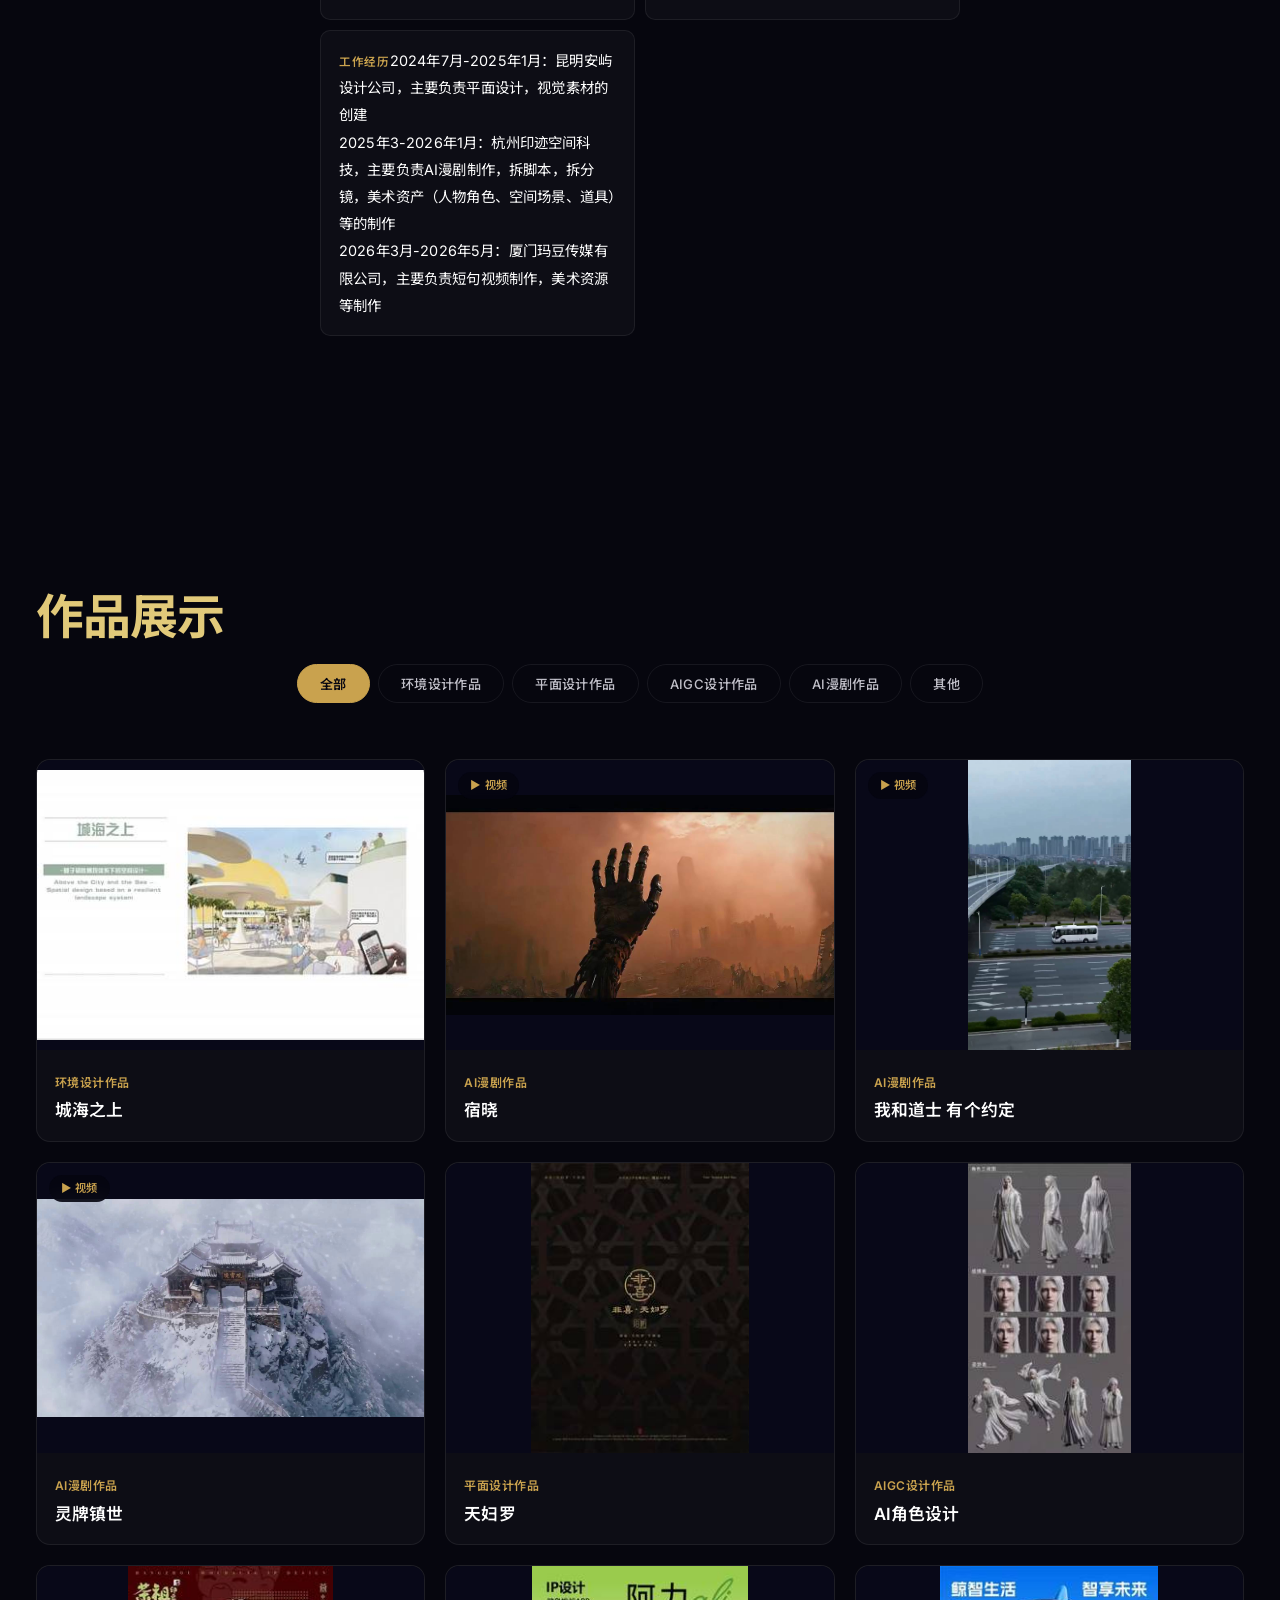
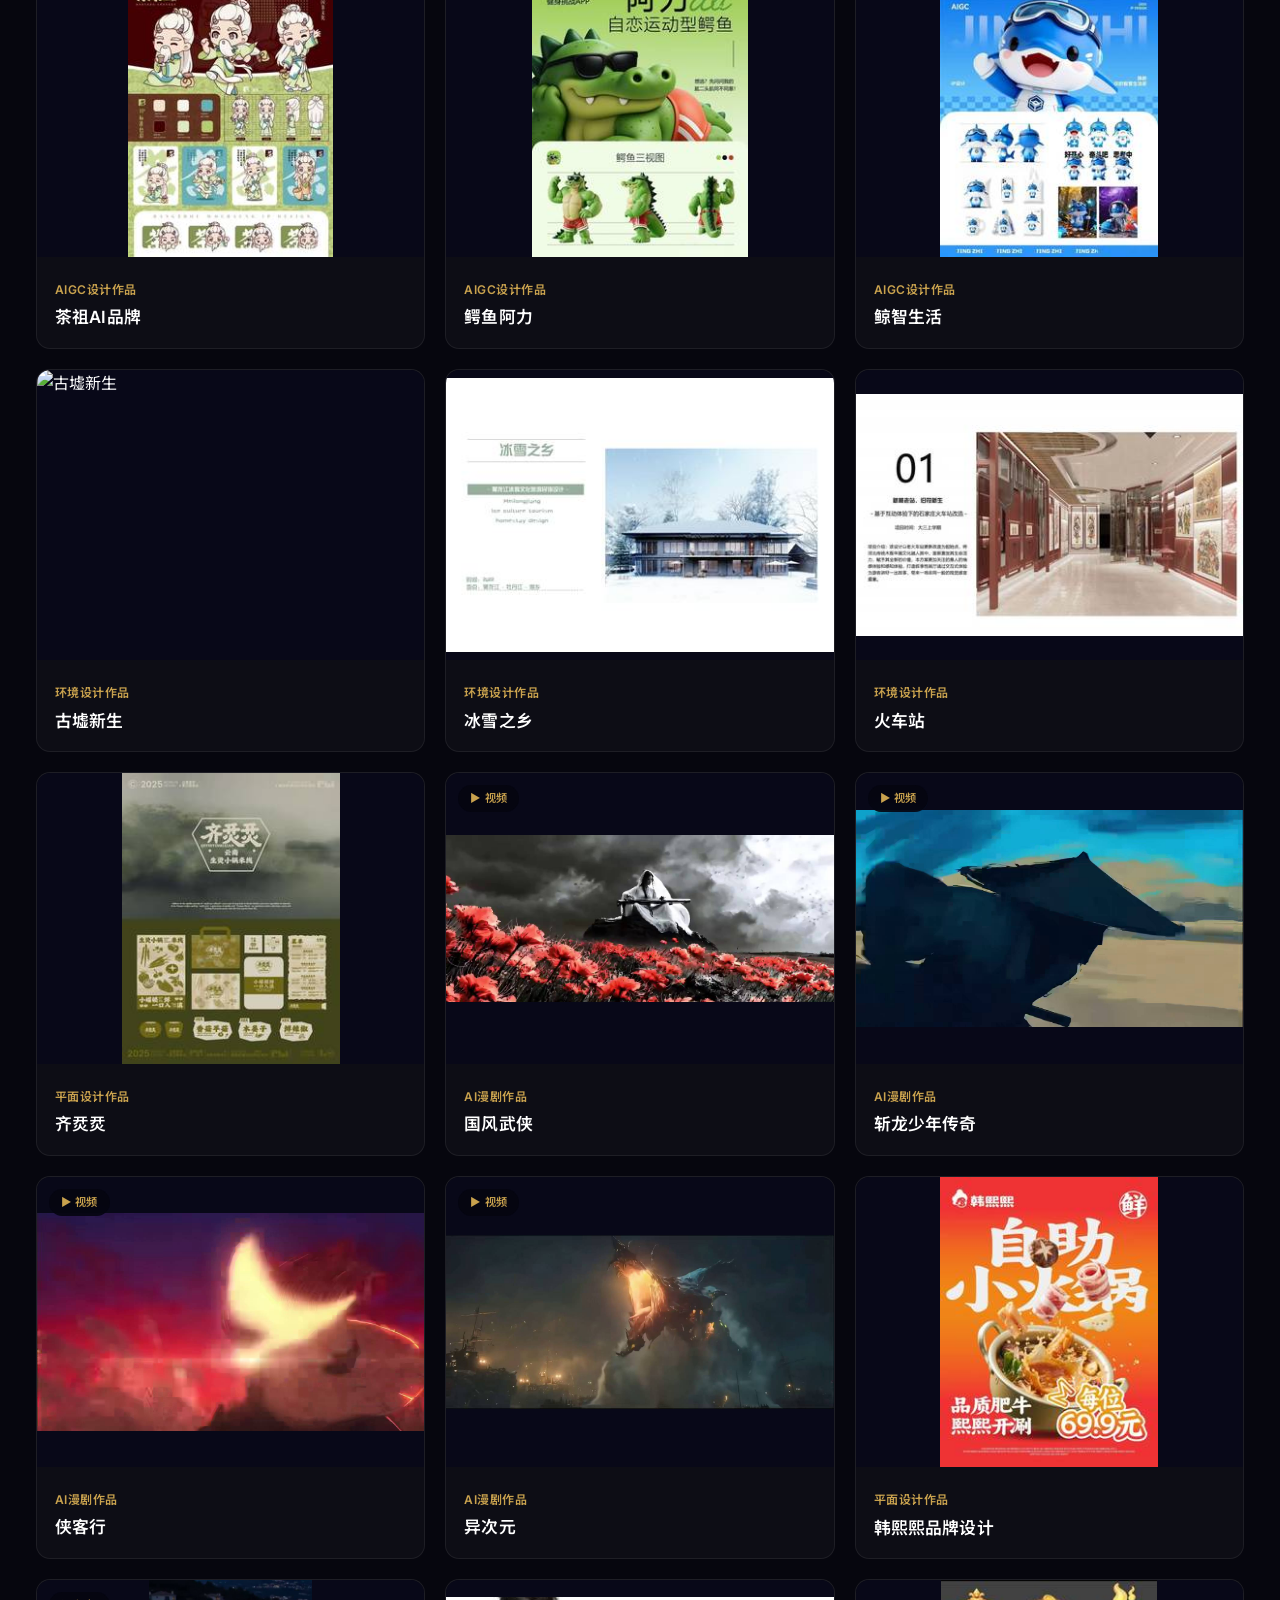
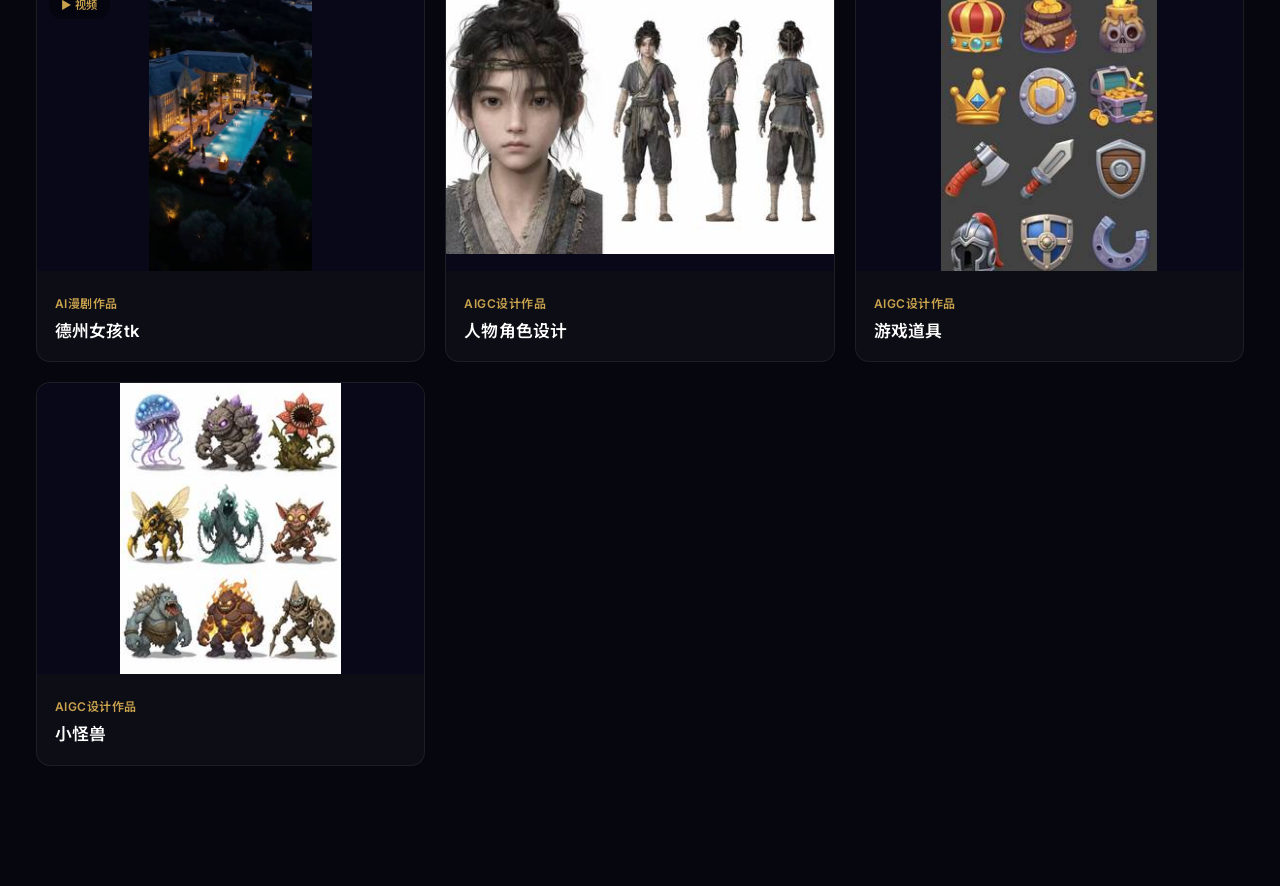
==== commit 735ee05c: "Video thumbnails" ====
--- a/index.html
+++ b/index.html
@@ -119,23 +119,5 @@
     }
     pDraw();
   </script>
-  <div id="syncBtn" style="display:none;position:fixed;top:50%;left:50%;transform:translate(-50%,-50%);z-index:9999;padding:24px 48px;background:var(--accent);color:#000;border-radius:60px;font-size:1.3rem;font-weight:700;cursor:pointer;box-shadow:0 8px 40px rgba(0,0,0,.6);font-family:var(--font);border:none">📤 点击导出数据到本地</div>
-  <script>
-    document.getElementById("syncBtn").onclick = function() {
-      if (this.dataset.busy) return;
-      this.dataset.busy = "1";
-      this.textContent = "下载中...";
-      const d = localStorage.getItem("portfolio_data");
-      if (!d) { this.textContent = "无数据"; return; }
-      const blob = new Blob([d], { type: "application/json" });
-      const a = document.createElement("a");
-      a.href = URL.createObjectURL(blob);
-      a.download = "sync_data.json";
-      a.click();
-      this.textContent = "✅ 下载完成！";
-      setTimeout(() => this.remove(), 2000);
-    };
-    setTimeout(() => { const d = localStorage.getItem("portfolio_data"); if (d && d.length > 200) document.getElementById("syncBtn").style.display = "block"; }, 1000);
-  </script>
 </body>
 </html>
